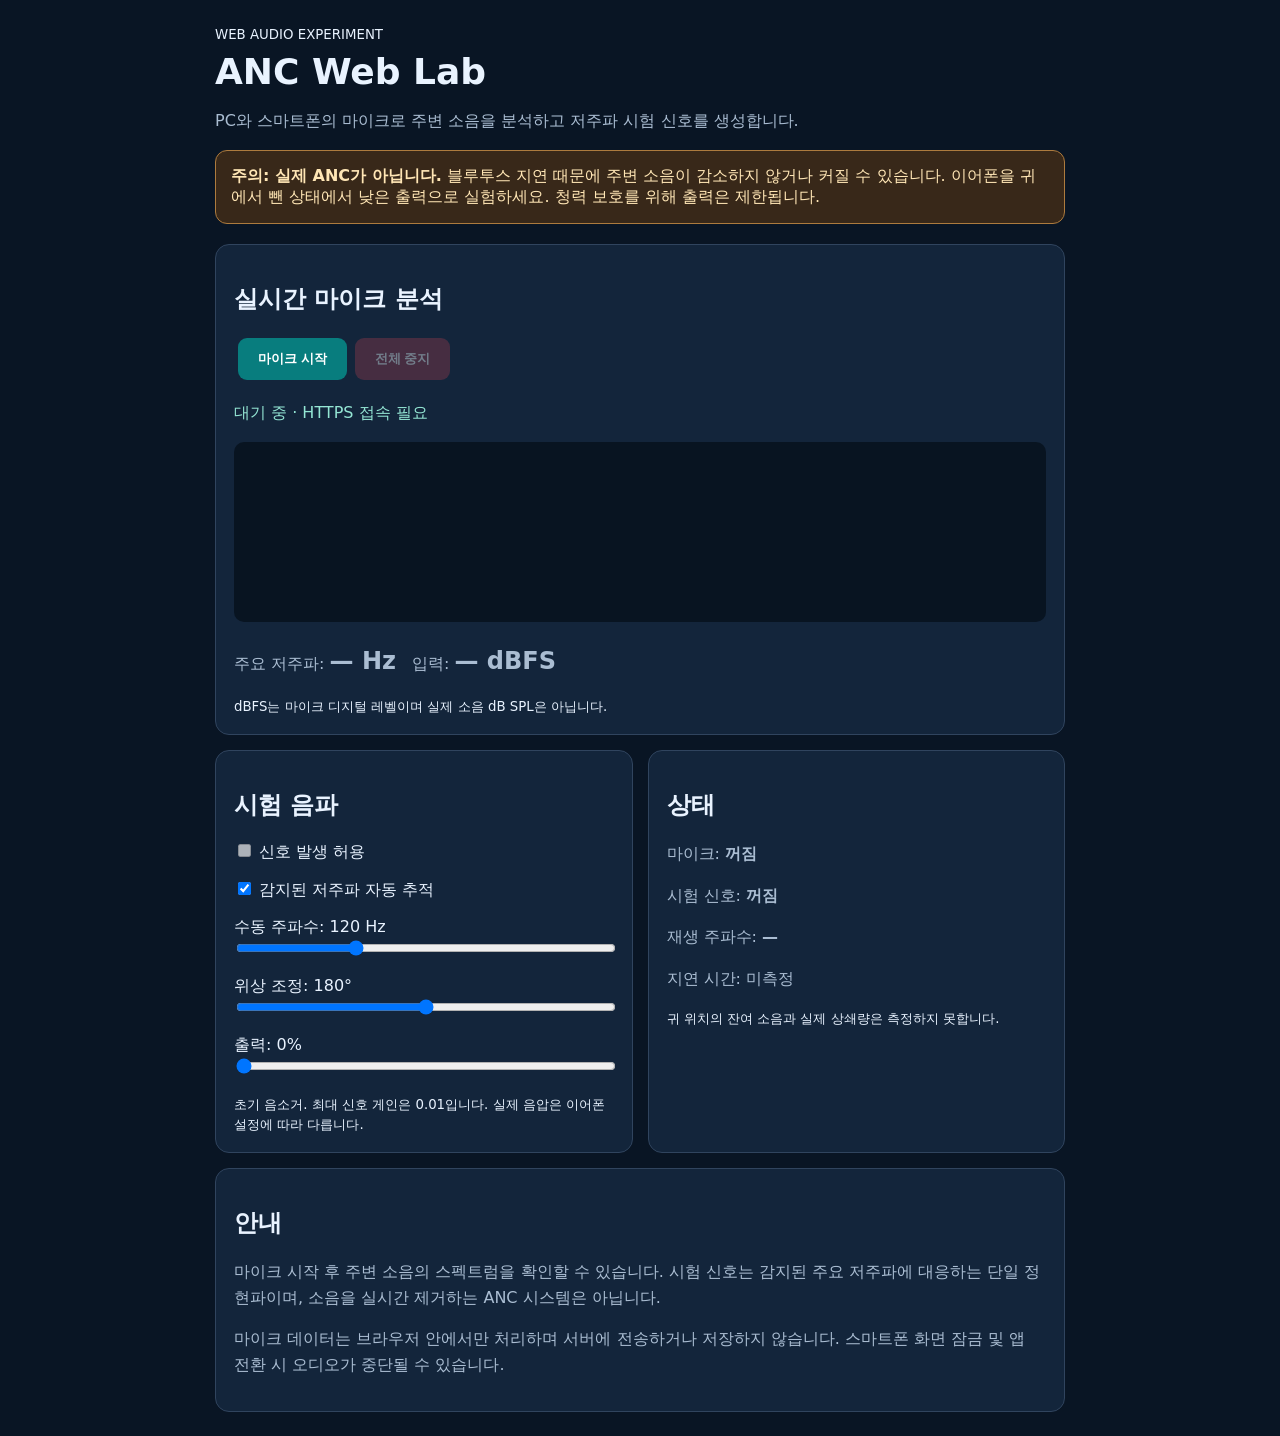
==== anc-web-lab/index.html @ d22ef01e "Publish ANC Web Lab browser experiment" ====
<!doctype html><html lang="ko"><head><meta charset="utf-8"><meta name="viewport" content="width=device-width,initial-scale=1"><title>ANC Web Lab</title><style>
:root{font:16px system-ui;color:#e9f3ff;background:#091524}*{box-sizing:border-box}body{margin:0;padding:24px 15px}main{max-width:850px;margin:auto}h1{font-size:36px;margin:8px 0}p{line-height:1.6;color:#aabdd2}.warning{background:#382819;color:#ffe6b5;border:1px solid #ad7b3e;padding:15px;border-radius:12px}.grid{display:grid;grid-template-columns:1fr 1fr;gap:15px;margin-top:20px}.panel{background:#13253b;border:1px solid #30445e;border-radius:14px;padding:18px}.wide{grid-column:1/-1}button{padding:12px 20px;margin:4px;background:#087d7e;border:0;border-radius:9px;color:white;font-weight:bold}button:disabled{opacity:.4}#stop{background:#923b4c}canvas{width:100%;height:180px;background:#081421;border-radius:10px}label{display:block;margin:16px 0}input[type=range]{width:100%}strong.val{font-size:24px}#status{color:#94e6d4}@media(max-width:600px){.grid{grid-template-columns:1fr}.wide{grid-column:auto}}</style></head>
<body><main><small>WEB AUDIO EXPERIMENT</small><h1>ANC Web Lab</h1><p>PC와 스마트폰의 마이크로 주변 소음을 분석하고 저주파 시험 신호를 생성합니다.</p><div class="warning"><b>주의: 실제 ANC가 아닙니다.</b> 블루투스 지연 때문에 주변 소음이 감소하지 않거나 커질 수 있습니다. 이어폰을 귀에서 뺀 상태에서 낮은 출력으로 실험하세요. 청력 보호를 위해 출력은 제한됩니다.</div>
<div class="grid"><section class="panel wide"><h2>실시간 마이크 분석</h2><button id="start">마이크 시작</button><button id="stop" disabled>전체 중지</button><p id="status">대기 중 · HTTPS 접속 필요</p><canvas id="graph" width="800" height="220"></canvas><p>주요 저주파: <strong class="val" id="peak">— Hz</strong>　입력: <strong class="val" id="db">— dBFS</strong></p><small>dBFS는 마이크 디지털 레벨이며 실제 소음 dB SPL은 아닙니다.</small></section>
<section class="panel"><h2>시험 음파</h2><label><input type="checkbox" id="enable" disabled> 신호 발생 허용</label><label><input type="checkbox" id="track" checked> 감지된 저주파 자동 추적</label><label>수동 주파수: <output id="hzval">120</output> Hz<input type="range" id="hz" min="40" max="300" value="120"></label><label>위상 조정: <output id="phaseval">180</output>°<input type="range" id="phase" min="0" max="360" value="180"></label><label>출력: <output id="volval">0</output>%<input type="range" id="vol" min="0" max="10" value="0"></label><small>초기 음소거. 최대 신호 게인은 0.01입니다. 실제 음압은 이어폰 설정에 따라 다릅니다.</small></section>
<section class="panel"><h2>상태</h2><p>마이크: <b id="micstate">꺼짐</b></p><p>시험 신호: <b id="sigstate">꺼짐</b></p><p>재생 주파수: <b id="sighz">—</b></p><p>지연 시간: 미측정</p><small>귀 위치의 잔여 소음과 실제 상쇄량은 측정하지 못합니다.</small></section>
<section class="panel wide"><h2>안내</h2><p>마이크 시작 후 주변 소음의 스펙트럼을 확인할 수 있습니다. 시험 신호는 감지된 주요 저주파에 대응하는 단일 정현파이며, 소음을 실시간 제거하는 ANC 시스템은 아닙니다.</p><p>마이크 데이터는 브라우저 안에서만 처리하며 서버에 전송하거나 저장하지 않습니다. 스마트폰 화면 잠금 및 앱 전환 시 오디오가 중단될 수 있습니다.</p></section></div></main>
<script>
(()=>{'use strict';const el=id=>document.getElementById(id),g=el('graph'),c=g.getContext('2d');let audio,media,src,analyser,osc,amp,raf,active=false,lastHz=120;function msg(t){el('status').textContent=t}
function stop(){active=false;cancelAnimationFrame(raf);try{osc?.stop()}catch(e){}try{amp?.disconnect()}catch(e){}media?.getTracks().forEach(t=>t.stop());if(audio)audio.close().catch(()=>{});audio=media=src=analyser=osc=amp=null;el('enable').checked=false;el('enable').disabled=true;el('start').disabled=false;el('stop').disabled=true;el('micstate').textContent='꺼짐';el('sigstate').textContent='꺼짐';el('peak').textContent='— Hz';el('db').textContent='— dBFS';el('sighz').textContent='—';msg('중지되었습니다.')}
function update(){el('hzval').textContent=el('hz').value;el('phaseval').textContent=el('phase').value;el('volval').textContent=el('vol').value;if(!audio||!osc)return;const f=el('track').checked?lastHz:+el('hz').value;osc.frequency.setTargetAtTime(f,audio.currentTime,.07);const v=el('enable').checked?+el('vol').value/1000:0;amp.gain.setTargetAtTime(v,audio.currentTime,.025);el('sigstate').textContent=v?'출력 중':'꺼짐';el('sighz').textContent=Math.round(f)+' Hz'}
function frame(){if(!active)return;const fd=new Float32Array(analyser.frequencyBinCount),td=new Float32Array(analyser.fftSize);analyser.getFloatFrequencyData(fd);analyser.getFloatTimeDomainData(td);let sq=0;for(const v of td)sq+=v*v;el('db').textContent=(20*Math.log10(Math.max(1e-6,Math.sqrt(sq/td.length)))).toFixed(1)+' dBFS';let best=40,max=-Infinity;for(let f=40;f<=300;f+=2){const i=Math.round(f*analyser.fftSize/audio.sampleRate);if(fd[i]>max){best=f;max=fd[i]}}if(max>-85){lastHz=.85*lastHz+.15*best;el('peak').textContent=Math.round(lastHz)+' Hz'}else el('peak').textContent='감지 안 됨';c.fillStyle='#081421';c.fillRect(0,0,g.width,g.height);c.strokeStyle='#36d0c8';c.lineWidth=2;c.beginPath();for(let x=0;x<800;x++){const f=40+x/800*460,i=Math.round(f*analyser.fftSize/audio.sampleRate),value=Math.max(-100,Math.min(-20,fd[Math.min(i,fd.length-1)])),y=(1-(value+100)/80)*215;if(x===0)c.moveTo(x,y);else c.lineTo(x,y)}c.stroke();update();raf=requestAnimationFrame(frame)}
async function start(){if(active)return;el('start').disabled=true;msg('마이크 권한 요청 중');try{if(!navigator.mediaDevices?.getUserMedia)throw Error('HTTPS 및 마이크 권한이 필요합니다.');media=await navigator.mediaDevices.getUserMedia({audio:{echoCancellation:false,noiseSuppression:false,autoGainControl:false}});audio=new(window.AudioContext||window.webkitAudioContext)({latencyHint:'interactive'});await audio.resume();src=audio.createMediaStreamSource(media);analyser=audio.createAnalyser();analyser.fftSize=8192;src.connect(analyser);osc=audio.createOscillator();amp=audio.createGain();amp.gain.value=0;osc.connect(amp);amp.connect(audio.destination);osc.start();active=true;el('start').disabled=true;el('stop').disabled=false;el('enable').disabled=false;el('micstate').textContent='사용 중';msg('분석 중 · 시험 신호는 꺼져 있습니다.');media.getAudioTracks()[0].addEventListener('ended',stop);frame()}catch(e){stop();msg('오류: '+e.message)}}
el('start').onclick=start;el('stop').onclick=stop;for(const id of ['enable','track','hz','phase','vol'])el(id).addEventListener('input',update);document.addEventListener('visibilitychange',()=>{if(document.hidden){el('enable').checked=false;update()}});window.addEventListener('pagehide',stop);
})();
</script></body></html>
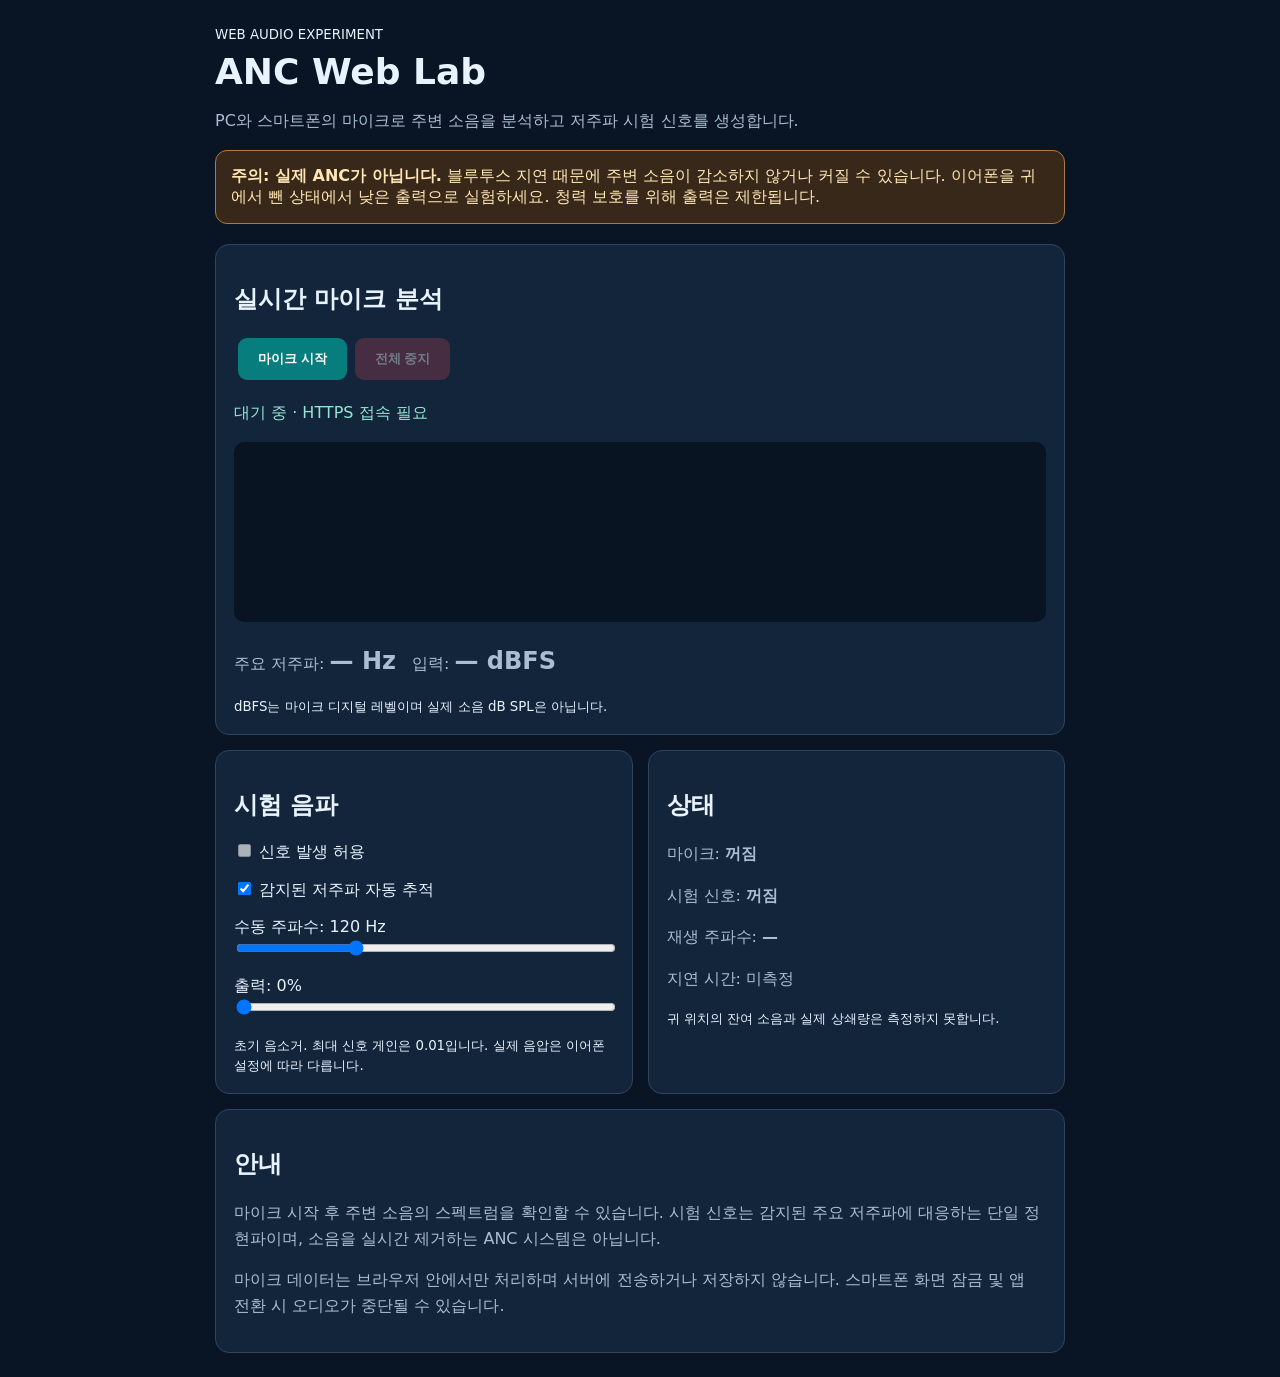
==== commit 966bd4bd: "Remove nonfunctional phase control from audio experiment" ====
--- a/anc-web-lab/index.html
+++ b/anc-web-lab/index.html
@@ -2,15 +2,15 @@
 :root{font:16px system-ui;color:#e9f3ff;background:#091524}*{box-sizing:border-box}body{margin:0;padding:24px 15px}main{max-width:850px;margin:auto}h1{font-size:36px;margin:8px 0}p{line-height:1.6;color:#aabdd2}.warning{background:#382819;color:#ffe6b5;border:1px solid #ad7b3e;padding:15px;border-radius:12px}.grid{display:grid;grid-template-columns:1fr 1fr;gap:15px;margin-top:20px}.panel{background:#13253b;border:1px solid #30445e;border-radius:14px;padding:18px}.wide{grid-column:1/-1}button{padding:12px 20px;margin:4px;background:#087d7e;border:0;border-radius:9px;color:white;font-weight:bold}button:disabled{opacity:.4}#stop{background:#923b4c}canvas{width:100%;height:180px;background:#081421;border-radius:10px}label{display:block;margin:16px 0}input[type=range]{width:100%}strong.val{font-size:24px}#status{color:#94e6d4}@media(max-width:600px){.grid{grid-template-columns:1fr}.wide{grid-column:auto}}</style></head>
 <body><main><small>WEB AUDIO EXPERIMENT</small><h1>ANC Web Lab</h1><p>PC와 스마트폰의 마이크로 주변 소음을 분석하고 저주파 시험 신호를 생성합니다.</p><div class="warning"><b>주의: 실제 ANC가 아닙니다.</b> 블루투스 지연 때문에 주변 소음이 감소하지 않거나 커질 수 있습니다. 이어폰을 귀에서 뺀 상태에서 낮은 출력으로 실험하세요. 청력 보호를 위해 출력은 제한됩니다.</div>
 <div class="grid"><section class="panel wide"><h2>실시간 마이크 분석</h2><button id="start">마이크 시작</button><button id="stop" disabled>전체 중지</button><p id="status">대기 중 · HTTPS 접속 필요</p><canvas id="graph" width="800" height="220"></canvas><p>주요 저주파: <strong class="val" id="peak">— Hz</strong>　입력: <strong class="val" id="db">— dBFS</strong></p><small>dBFS는 마이크 디지털 레벨이며 실제 소음 dB SPL은 아닙니다.</small></section>
-<section class="panel"><h2>시험 음파</h2><label><input type="checkbox" id="enable" disabled> 신호 발생 허용</label><label><input type="checkbox" id="track" checked> 감지된 저주파 자동 추적</label><label>수동 주파수: <output id="hzval">120</output> Hz<input type="range" id="hz" min="40" max="300" value="120"></label><label>위상 조정: <output id="phaseval">180</output>°<input type="range" id="phase" min="0" max="360" value="180"></label><label>출력: <output id="volval">0</output>%<input type="range" id="vol" min="0" max="10" value="0"></label><small>초기 음소거. 최대 신호 게인은 0.01입니다. 실제 음압은 이어폰 설정에 따라 다릅니다.</small></section>
+<section class="panel"><h2>시험 음파</h2><label><input type="checkbox" id="enable" disabled> 신호 발생 허용</label><label><input type="checkbox" id="track" checked> 감지된 저주파 자동 추적</label><label>수동 주파수: <output id="hzval">120</output> Hz<input type="range" id="hz" min="40" max="300" value="120"></label><label>출력: <output id="volval">0</output>%<input type="range" id="vol" min="0" max="10" value="0"></label><small>초기 음소거. 최대 신호 게인은 0.01입니다. 실제 음압은 이어폰 설정에 따라 다릅니다.</small></section>
 <section class="panel"><h2>상태</h2><p>마이크: <b id="micstate">꺼짐</b></p><p>시험 신호: <b id="sigstate">꺼짐</b></p><p>재생 주파수: <b id="sighz">—</b></p><p>지연 시간: 미측정</p><small>귀 위치의 잔여 소음과 실제 상쇄량은 측정하지 못합니다.</small></section>
 <section class="panel wide"><h2>안내</h2><p>마이크 시작 후 주변 소음의 스펙트럼을 확인할 수 있습니다. 시험 신호는 감지된 주요 저주파에 대응하는 단일 정현파이며, 소음을 실시간 제거하는 ANC 시스템은 아닙니다.</p><p>마이크 데이터는 브라우저 안에서만 처리하며 서버에 전송하거나 저장하지 않습니다. 스마트폰 화면 잠금 및 앱 전환 시 오디오가 중단될 수 있습니다.</p></section></div></main>
 <script>
 (()=>{'use strict';const el=id=>document.getElementById(id),g=el('graph'),c=g.getContext('2d');let audio,media,src,analyser,osc,amp,raf,active=false,lastHz=120;function msg(t){el('status').textContent=t}
 function stop(){active=false;cancelAnimationFrame(raf);try{osc?.stop()}catch(e){}try{amp?.disconnect()}catch(e){}media?.getTracks().forEach(t=>t.stop());if(audio)audio.close().catch(()=>{});audio=media=src=analyser=osc=amp=null;el('enable').checked=false;el('enable').disabled=true;el('start').disabled=false;el('stop').disabled=true;el('micstate').textContent='꺼짐';el('sigstate').textContent='꺼짐';el('peak').textContent='— Hz';el('db').textContent='— dBFS';el('sighz').textContent='—';msg('중지되었습니다.')}
-function update(){el('hzval').textContent=el('hz').value;el('phaseval').textContent=el('phase').value;el('volval').textContent=el('vol').value;if(!audio||!osc)return;const f=el('track').checked?lastHz:+el('hz').value;osc.frequency.setTargetAtTime(f,audio.currentTime,.07);const v=el('enable').checked?+el('vol').value/1000:0;amp.gain.setTargetAtTime(v,audio.currentTime,.025);el('sigstate').textContent=v?'출력 중':'꺼짐';el('sighz').textContent=Math.round(f)+' Hz'}
+function update(){el('hzval').textContent=el('hz').value;el('volval').textContent=el('vol').value;if(!audio||!osc)return;const f=el('track').checked?lastHz:+el('hz').value;osc.frequency.setTargetAtTime(f,audio.currentTime,.07);const v=el('enable').checked?+el('vol').value/1000:0;amp.gain.setTargetAtTime(v,audio.currentTime,.025);el('sigstate').textContent=v?'출력 중':'꺼짐';el('sighz').textContent=Math.round(f)+' Hz'}
 function frame(){if(!active)return;const fd=new Float32Array(analyser.frequencyBinCount),td=new Float32Array(analyser.fftSize);analyser.getFloatFrequencyData(fd);analyser.getFloatTimeDomainData(td);let sq=0;for(const v of td)sq+=v*v;el('db').textContent=(20*Math.log10(Math.max(1e-6,Math.sqrt(sq/td.length)))).toFixed(1)+' dBFS';let best=40,max=-Infinity;for(let f=40;f<=300;f+=2){const i=Math.round(f*analyser.fftSize/audio.sampleRate);if(fd[i]>max){best=f;max=fd[i]}}if(max>-85){lastHz=.85*lastHz+.15*best;el('peak').textContent=Math.round(lastHz)+' Hz'}else el('peak').textContent='감지 안 됨';c.fillStyle='#081421';c.fillRect(0,0,g.width,g.height);c.strokeStyle='#36d0c8';c.lineWidth=2;c.beginPath();for(let x=0;x<800;x++){const f=40+x/800*460,i=Math.round(f*analyser.fftSize/audio.sampleRate),value=Math.max(-100,Math.min(-20,fd[Math.min(i,fd.length-1)])),y=(1-(value+100)/80)*215;if(x===0)c.moveTo(x,y);else c.lineTo(x,y)}c.stroke();update();raf=requestAnimationFrame(frame)}
 async function start(){if(active)return;el('start').disabled=true;msg('마이크 권한 요청 중');try{if(!navigator.mediaDevices?.getUserMedia)throw Error('HTTPS 및 마이크 권한이 필요합니다.');media=await navigator.mediaDevices.getUserMedia({audio:{echoCancellation:false,noiseSuppression:false,autoGainControl:false}});audio=new(window.AudioContext||window.webkitAudioContext)({latencyHint:'interactive'});await audio.resume();src=audio.createMediaStreamSource(media);analyser=audio.createAnalyser();analyser.fftSize=8192;src.connect(analyser);osc=audio.createOscillator();amp=audio.createGain();amp.gain.value=0;osc.connect(amp);amp.connect(audio.destination);osc.start();active=true;el('start').disabled=true;el('stop').disabled=false;el('enable').disabled=false;el('micstate').textContent='사용 중';msg('분석 중 · 시험 신호는 꺼져 있습니다.');media.getAudioTracks()[0].addEventListener('ended',stop);frame()}catch(e){stop();msg('오류: '+e.message)}}
-el('start').onclick=start;el('stop').onclick=stop;for(const id of ['enable','track','hz','phase','vol'])el(id).addEventListener('input',update);document.addEventListener('visibilitychange',()=>{if(document.hidden){el('enable').checked=false;update()}});window.addEventListener('pagehide',stop);
+el('start').onclick=start;el('stop').onclick=stop;for(const id of ['enable','track','hz','vol'])el(id).addEventListener('input',update);document.addEventListener('visibilitychange',()=>{if(document.hidden){el('enable').checked=false;update()}});window.addEventListener('pagehide',stop);
 })();
 </script></body></html>
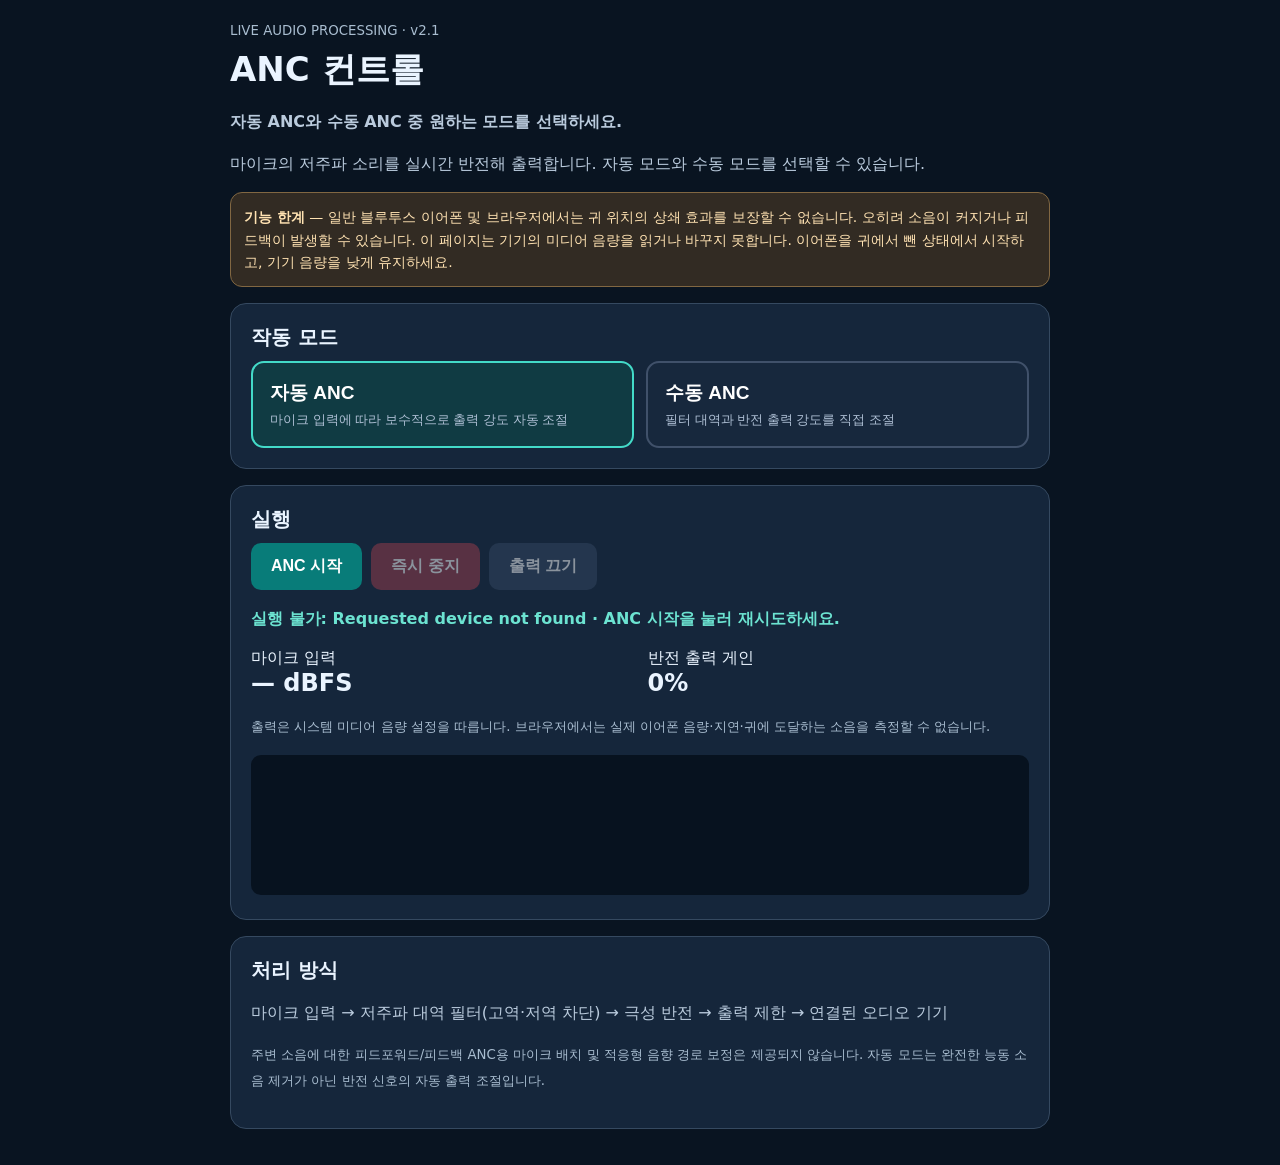
==== commit 79f9ada5: "Sync ANC experiment subpath with automatic/manual homepage controls" ====
--- a/anc-web-lab/index.html
+++ b/anc-web-lab/index.html
@@ -1,16 +1,87 @@
-<!doctype html><html lang="ko"><head><meta charset="utf-8"><meta name="viewport" content="width=device-width,initial-scale=1"><title>ANC Web Lab</title><style>
-:root{font:16px system-ui;color:#e9f3ff;background:#091524}*{box-sizing:border-box}body{margin:0;padding:24px 15px}main{max-width:850px;margin:auto}h1{font-size:36px;margin:8px 0}p{line-height:1.6;color:#aabdd2}.warning{background:#382819;color:#ffe6b5;border:1px solid #ad7b3e;padding:15px;border-radius:12px}.grid{display:grid;grid-template-columns:1fr 1fr;gap:15px;margin-top:20px}.panel{background:#13253b;border:1px solid #30445e;border-radius:14px;padding:18px}.wide{grid-column:1/-1}button{padding:12px 20px;margin:4px;background:#087d7e;border:0;border-radius:9px;color:white;font-weight:bold}button:disabled{opacity:.4}#stop{background:#923b4c}canvas{width:100%;height:180px;background:#081421;border-radius:10px}label{display:block;margin:16px 0}input[type=range]{width:100%}strong.val{font-size:24px}#status{color:#94e6d4}@media(max-width:600px){.grid{grid-template-columns:1fr}.wide{grid-column:auto}}</style></head>
-<body><main><small>WEB AUDIO EXPERIMENT</small><h1>ANC Web Lab</h1><p>PC와 스마트폰의 마이크로 주변 소음을 분석하고 저주파 시험 신호를 생성합니다.</p><div class="warning"><b>주의: 실제 ANC가 아닙니다.</b> 블루투스 지연 때문에 주변 소음이 감소하지 않거나 커질 수 있습니다. 이어폰을 귀에서 뺀 상태에서 낮은 출력으로 실험하세요. 청력 보호를 위해 출력은 제한됩니다.</div>
-<div class="grid"><section class="panel wide"><h2>실시간 마이크 분석</h2><button id="start">마이크 시작</button><button id="stop" disabled>전체 중지</button><p id="status">대기 중 · HTTPS 접속 필요</p><canvas id="graph" width="800" height="220"></canvas><p>주요 저주파: <strong class="val" id="peak">— Hz</strong>　입력: <strong class="val" id="db">— dBFS</strong></p><small>dBFS는 마이크 디지털 레벨이며 실제 소음 dB SPL은 아닙니다.</small></section>
-<section class="panel"><h2>시험 음파</h2><label><input type="checkbox" id="enable" disabled> 신호 발생 허용</label><label><input type="checkbox" id="track" checked> 감지된 저주파 자동 추적</label><label>수동 주파수: <output id="hzval">120</output> Hz<input type="range" id="hz" min="40" max="300" value="120"></label><label>출력: <output id="volval">0</output>%<input type="range" id="vol" min="0" max="10" value="0"></label><small>초기 음소거. 최대 신호 게인은 0.01입니다. 실제 음압은 이어폰 설정에 따라 다릅니다.</small></section>
-<section class="panel"><h2>상태</h2><p>마이크: <b id="micstate">꺼짐</b></p><p>시험 신호: <b id="sigstate">꺼짐</b></p><p>재생 주파수: <b id="sighz">—</b></p><p>지연 시간: 미측정</p><small>귀 위치의 잔여 소음과 실제 상쇄량은 측정하지 못합니다.</small></section>
-<section class="panel wide"><h2>안내</h2><p>마이크 시작 후 주변 소음의 스펙트럼을 확인할 수 있습니다. 시험 신호는 감지된 주요 저주파에 대응하는 단일 정현파이며, 소음을 실시간 제거하는 ANC 시스템은 아닙니다.</p><p>마이크 데이터는 브라우저 안에서만 처리하며 서버에 전송하거나 저장하지 않습니다. 스마트폰 화면 잠금 및 앱 전환 시 오디오가 중단될 수 있습니다.</p></section></div></main>
-<script>
-(()=>{'use strict';const el=id=>document.getElementById(id),g=el('graph'),c=g.getContext('2d');let audio,media,src,analyser,osc,amp,raf,active=false,lastHz=120;function msg(t){el('status').textContent=t}
-function stop(){active=false;cancelAnimationFrame(raf);try{osc?.stop()}catch(e){}try{amp?.disconnect()}catch(e){}media?.getTracks().forEach(t=>t.stop());if(audio)audio.close().catch(()=>{});audio=media=src=analyser=osc=amp=null;el('enable').checked=false;el('enable').disabled=true;el('start').disabled=false;el('stop').disabled=true;el('micstate').textContent='꺼짐';el('sigstate').textContent='꺼짐';el('peak').textContent='— Hz';el('db').textContent='— dBFS';el('sighz').textContent='—';msg('중지되었습니다.')}
-function update(){el('hzval').textContent=el('hz').value;el('volval').textContent=el('vol').value;if(!audio||!osc)return;const f=el('track').checked?lastHz:+el('hz').value;osc.frequency.setTargetAtTime(f,audio.currentTime,.07);const v=el('enable').checked?+el('vol').value/1000:0;amp.gain.setTargetAtTime(v,audio.currentTime,.025);el('sigstate').textContent=v?'출력 중':'꺼짐';el('sighz').textContent=Math.round(f)+' Hz'}
-function frame(){if(!active)return;const fd=new Float32Array(analyser.frequencyBinCount),td=new Float32Array(analyser.fftSize);analyser.getFloatFrequencyData(fd);analyser.getFloatTimeDomainData(td);let sq=0;for(const v of td)sq+=v*v;el('db').textContent=(20*Math.log10(Math.max(1e-6,Math.sqrt(sq/td.length)))).toFixed(1)+' dBFS';let best=40,max=-Infinity;for(let f=40;f<=300;f+=2){const i=Math.round(f*analyser.fftSize/audio.sampleRate);if(fd[i]>max){best=f;max=fd[i]}}if(max>-85){lastHz=.85*lastHz+.15*best;el('peak').textContent=Math.round(lastHz)+' Hz'}else el('peak').textContent='감지 안 됨';c.fillStyle='#081421';c.fillRect(0,0,g.width,g.height);c.strokeStyle='#36d0c8';c.lineWidth=2;c.beginPath();for(let x=0;x<800;x++){const f=40+x/800*460,i=Math.round(f*analyser.fftSize/audio.sampleRate),value=Math.max(-100,Math.min(-20,fd[Math.min(i,fd.length-1)])),y=(1-(value+100)/80)*215;if(x===0)c.moveTo(x,y);else c.lineTo(x,y)}c.stroke();update();raf=requestAnimationFrame(frame)}
-async function start(){if(active)return;el('start').disabled=true;msg('마이크 권한 요청 중');try{if(!navigator.mediaDevices?.getUserMedia)throw Error('HTTPS 및 마이크 권한이 필요합니다.');media=await navigator.mediaDevices.getUserMedia({audio:{echoCancellation:false,noiseSuppression:false,autoGainControl:false}});audio=new(window.AudioContext||window.webkitAudioContext)({latencyHint:'interactive'});await audio.resume();src=audio.createMediaStreamSource(media);analyser=audio.createAnalyser();analyser.fftSize=8192;src.connect(analyser);osc=audio.createOscillator();amp=audio.createGain();amp.gain.value=0;osc.connect(amp);amp.connect(audio.destination);osc.start();active=true;el('start').disabled=true;el('stop').disabled=false;el('enable').disabled=false;el('micstate').textContent='사용 중';msg('분석 중 · 시험 신호는 꺼져 있습니다.');media.getAudioTracks()[0].addEventListener('ended',stop);frame()}catch(e){stop();msg('오류: '+e.message)}}
-el('start').onclick=start;el('stop').onclick=stop;for(const id of ['enable','track','hz','vol'])el(id).addEventListener('input',update);document.addEventListener('visibilitychange',()=>{if(document.hidden){el('enable').checked=false;update()}});window.addEventListener('pagehide',stop);
+<!doctype html>
+<html lang="ko"><head><meta charset="utf-8"><meta name="viewport" content="width=device-width,initial-scale=1">
+<meta name="theme-color" content="#081421"><title>ANC Control</title>
+<style>
+*{box-sizing:border-box}body{margin:0;background:#091421;color:#eaf4ff;font:16px system-ui,sans-serif;padding:20px}main{max-width:820px;margin:auto}
+h1{font-size:34px;margin:8px 0}h2{font-size:20px;margin:0 0 10px}p{line-height:1.6;color:#bacbdd}
+.card{background:#15263b;border:1px solid #354960;border-radius:16px;padding:20px;margin:16px 0}
+.modes{display:grid;grid-template-columns:1fr 1fr;gap:12px}.mode{border:2px solid #40516a;background:#17283d;color:white;text-align:left;border-radius:13px;padding:17px;cursor:pointer;font-size:19px;font-weight:700}
+.mode small{display:block;color:#aebfd4;font-size:13px;font-weight:400;margin-top:5px}.mode.selected{border-color:#43dac8;background:#103b43}
+button{cursor:pointer;border:0;border-radius:10px;padding:13px 20px;font-size:16px;font-weight:700;color:#fff;background:#087c79}
+button:disabled{opacity:.5;cursor:not-allowed}button.stop{background:#9b3d4b}button.secondary{background:#344761}
+.controls{display:flex;flex-wrap:wrap;gap:9px}.status{font-weight:700;color:#6ce3d1}label{display:block;margin:15px 0}
+input[type=range]{width:100%;accent-color:#37caba}.metric{display:grid;grid-template-columns:1fr 1fr;gap:15px}.metric b{display:block;font-size:24px}
+canvas{width:100%;height:140px;border-radius:10px;background:#07121f}
+.note{background:#322b23;border:1px solid #816742;border-radius:12px;padding:13px;color:#ffe2b2;font-size:14px;line-height:1.6}
+small{color:#a9bdd0}#manualPanel[hidden]{display:none}
+@media(max-width:550px){.modes{grid-template-columns:1fr}h1{font-size:29px}}
+</style></head><body><main>
+<small>LIVE AUDIO PROCESSING · v2.1</small><h1>ANC 컨트롤</h1><p><strong>자동 ANC와 수동 ANC 중 원하는 모드를 선택하세요.</strong></p>
+<p>마이크의 저주파 소리를 실시간 반전해 출력합니다. 자동 모드와 수동 모드를 선택할 수 있습니다.</p>
+<div class="note"><b>기능 한계</b> — 일반 블루투스 이어폰 및 브라우저에서는 귀 위치의 상쇄 효과를 보장할 수 없습니다. 오히려 소음이 커지거나 피드백이 발생할 수 있습니다. 이 페이지는 기기의 미디어 음량을 읽거나 바꾸지 못합니다. 이어폰을 귀에서 뺀 상태에서 시작하고, 기기 음량을 낮게 유지하세요.</div>
+<section class="card"><h2>작동 모드</h2><div class="modes">
+<button class="mode selected" id="auto" type="button" aria-pressed="true">자동 ANC<small>마이크 입력에 따라 보수적으로 출력 강도 자동 조절</small></button>
+<button class="mode" id="manual" type="button" aria-pressed="false">수동 ANC<small>필터 대역과 반전 출력 강도를 직접 조절</small></button></div>
+<div id="manualPanel" hidden>
+<label>출력 강도: <output id="strengthText">1.0</output>%<input type="range" id="strength" min="0" max="3" value="1" step="0.1"></label>
+<label>저주파 상한: <output id="cutoffText">300</output> Hz<input type="range" id="cutoff" min="120" max="500" value="300" step="10"></label>
+<small>수동 설정도 출력 상한이 제한됩니다. 이 값은 실제 소음 감소율이 아닙니다.</small>
+</div></section>
+<section class="card"><h2>실행</h2><div class="controls"><button id="start">ANC 시작</button><button id="stop" class="stop" disabled>즉시 중지</button><button id="mute" class="secondary" disabled>출력 끄기</button></div>
+<p id="status" class="status" role="status">자동 모드 준비됨 · 마이크 권한이 필요합니다.</p>
+<div class="metric"><div>마이크 입력<b id="level">— dBFS</b></div><div>반전 출력 게인<b id="gain">0%</b></div></div>
+<p><small>출력은 시스템 미디어 음량 설정을 따릅니다. 브라우저에서는 실제 이어폰 음량·지연·귀에 도달하는 소음을 측정할 수 없습니다.</small></p>
+<canvas width="800" height="160" id="graph" aria-label="마이크 소음 파형 그래프"></canvas></section>
+<section class="card"><h2>처리 방식</h2><p>마이크 입력 → 저주파 대역 필터(고역·저역 차단) → 극성 반전 → 출력 제한 → 연결된 오디오 기기</p>
+<p><small>주변 소음에 대한 피드포워드/피드백 ANC용 마이크 배치 및 적응형 음향 경로 보정은 제공되지 않습니다. 자동 모드는 완전한 능동 소음 제거가 아닌 반전 신호의 자동 출력 조절입니다.</small></p></section>
+</main><script>
+(()=>{'use strict';
+const E=id=>document.getElementById(id),canvas=E('graph'),ctx=canvas.getContext('2d');
+let ac,stream,source,analyser,hp,lp,inverter,limiter,raf,mode='auto',running=false,muted=false,busy=false;
+const clamp=(v,a,b)=>Math.max(a,Math.min(b,v));
+const status=s=>E('status').textContent=s;
+function ui(){for(const name of ['auto','manual']){E(name).classList.toggle('selected',mode===name);E(name).setAttribute('aria-pressed',String(mode===name))}
+ E('manualPanel').hidden=mode!=='manual';E('strengthText').textContent=(+E('strength').value).toFixed(1);E('cutoffText').textContent=E('cutoff').value;
+ if(lp&&ac)lp.frequency.setTargetAtTime(mode==='auto'?300:+E('cutoff').value,ac.currentTime,.04);
+}
+function target(rms){if(!running||muted)return 0;if(mode==='manual')return -(+E('strength').value)/100;
+ // Deliberately conservative: auto gain 0.4% to 1.5% of the filtered mic signal.
+ return -clamp(.004+rms*.08,.004,.015);
+}
+function setGain(v){if(inverter&&ac&&ac.state==='running')inverter.gain.setTargetAtTime(v,ac.currentTime,.025);E('gain').textContent=(Math.abs(v)*100).toFixed(1)+'%'}
+function stop(){running=false;busy=false;cancelAnimationFrame(raf);try{inverter?.gain.setValueAtTime(0,ac?.currentTime||0)}catch(e){}
+ stream?.getTracks().forEach(t=>t.stop());try{source?.disconnect();hp?.disconnect();lp?.disconnect();inverter?.disconnect();limiter?.disconnect()}catch(e){}
+ if(ac)ac.close().catch(()=>{});ac=stream=source=analyser=hp=lp=inverter=limiter=null;
+ E('start').disabled=false;E('stop').disabled=true;E('mute').disabled=true;E('mute').textContent='출력 끄기';E('gain').textContent='0%';E('level').textContent='— dBFS';muted=false;status('중지됨')}
+function frame(){if(!running||!ac||!analyser)return;
+ const data=new Float32Array(analyser.fftSize);analyser.getFloatTimeDomainData(data);
+ let sum=0;ctx.fillStyle='#07121f';ctx.fillRect(0,0,canvas.width,canvas.height);
+ ctx.strokeStyle='#47d0c0';ctx.lineWidth=2;ctx.beginPath();
+ for(let x=0;x<800;x++){const i=Math.min(data.length-1,Math.floor(x/800*data.length)),v=data[i];if(x===0)ctx.moveTo(x,80-v*65);else ctx.lineTo(x,80-v*65)}
+ ctx.stroke();for(const v of data)sum+=v*v;const rms=Math.sqrt(sum/data.length);
+ E('level').textContent=(20*Math.log10(Math.max(rms,.000001))).toFixed(1)+' dBFS';setGain(target(rms));
+ raf=requestAnimationFrame(frame);
+}
+async function start(){if(running||busy)return;busy=true;E('start').disabled=true;status('마이크 및 오디오 시작 중…');
+ try{if(!navigator.mediaDevices?.getUserMedia)throw Error('HTTPS 또는 마이크 지원 브라우저가 필요합니다');
+ stream=await navigator.mediaDevices.getUserMedia({audio:{echoCancellation:false,noiseSuppression:false,autoGainControl:false}});
+ ac=new(window.AudioContext||window.webkitAudioContext)({latencyHint:'interactive'});await ac.resume();
+ if(ac.state!=='running')throw Error('브라우저에서 오디오 시작을 차단했습니다. ANC 시작 버튼을 다시 눌러 주세요.');
+ source=ac.createMediaStreamSource(stream);analyser=ac.createAnalyser();analyser.fftSize=2048;source.connect(analyser);
+ hp=ac.createBiquadFilter();hp.type='highpass';hp.frequency.value=40;hp.Q.value=.707;
+ lp=ac.createBiquadFilter();lp.type='lowpass';lp.frequency.value=mode==='auto'?300:+E('cutoff').value;lp.Q.value=.707;
+ inverter=ac.createGain();inverter.gain.value=0;
+ limiter=ac.createDynamicsCompressor();limiter.threshold.value=-30;limiter.knee.value=0;limiter.ratio.value=12;limiter.attack.value=.003;limiter.release.value=.18;
+ source.connect(hp);hp.connect(lp);lp.connect(inverter);inverter.connect(limiter);limiter.connect(ac.destination);
+ running=true;busy=false;E('stop').disabled=false;E('mute').disabled=false;status('동작 중 · '+(mode==='auto'?'자동':'수동')+' 모드 · 소음 상쇄 효과 미검증');stream.getAudioTracks()[0].addEventListener('ended',stop,{once:true});frame();
+ }catch(err){stop();status('실행 불가: '+err.message+' · ANC 시작을 눌러 재시도하세요.');}}
+for(const m of ['auto','manual'])E(m).addEventListener('click',()=>{mode=m;ui();if(running)status('동작 중 · '+(mode==='auto'?'자동':'수동')+' 모드')});
+for(const id of ['strength','cutoff'])E(id).addEventListener('input',ui);
+E('start').addEventListener('click',start);E('stop').addEventListener('click',stop);
+E('mute').addEventListener('click',()=>{muted=!muted;E('mute').textContent=muted?'출력 다시 켜기':'출력 끄기';if(muted)setGain(0)});
+document.addEventListener('visibilitychange',()=>{if(document.hidden&&running){muted=true;setGain(0);E('mute').textContent='출력 다시 켜기';status('다른 화면으로 이동하여 출력을 음소거했습니다.')}});
+window.addEventListener('pagehide',stop);ui();
+const autoTry=()=>{if(!running&&!busy)start()};
+window.addEventListener('load',autoTry,{once:true});
 })();
 </script></body></html>
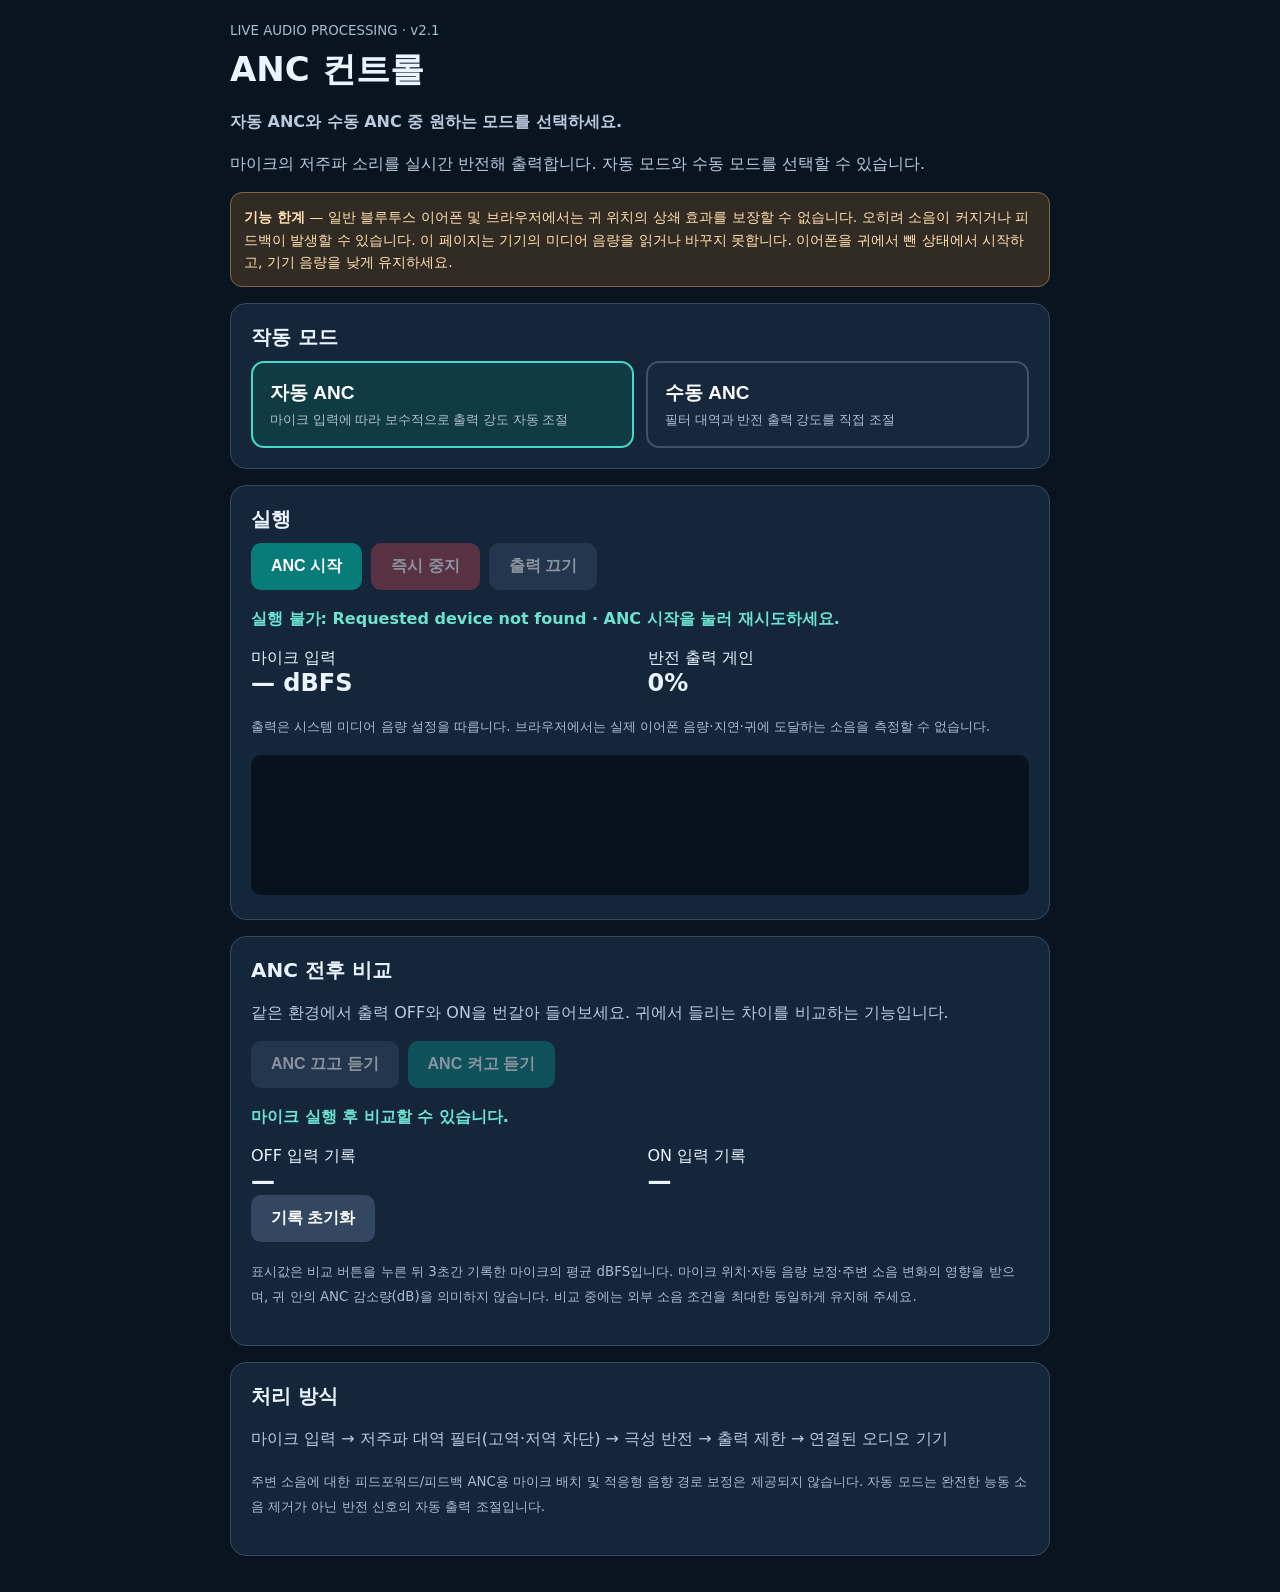
==== commit b4a3eec2: "Sync ANC on off comparison controls" ====
--- a/anc-web-lab/index.html
+++ b/anc-web-lab/index.html
@@ -32,12 +32,18 @@
 <div class="metric"><div>마이크 입력<b id="level">— dBFS</b></div><div>반전 출력 게인<b id="gain">0%</b></div></div>
 <p><small>출력은 시스템 미디어 음량 설정을 따릅니다. 브라우저에서는 실제 이어폰 음량·지연·귀에 도달하는 소음을 측정할 수 없습니다.</small></p>
 <canvas width="800" height="160" id="graph" aria-label="마이크 소음 파형 그래프"></canvas></section>
+<section class="card"><h2>ANC 전후 비교</h2><p>같은 환경에서 출력 OFF와 ON을 번갈아 들어보세요. 귀에서 들리는 차이를 비교하는 기능입니다.</p>
+<div class="controls"><button id="compareOff" class="secondary" disabled>ANC 끄고 듣기</button><button id="compareOn" disabled>ANC 켜고 듣기</button></div>
+<p id="compareState" class="status">마이크 실행 후 비교할 수 있습니다.</p>
+<div class="metric"><div>OFF 입력 기록<b id="offResult">—</b></div><div>ON 입력 기록<b id="onResult">—</b></div></div>
+<button id="resetCompare" class="secondary" type="button">기록 초기화</button>
+<p><small>표시값은 비교 버튼을 누른 뒤 3초간 기록한 마이크의 평균 dBFS입니다. 마이크 위치·자동 음량 보정·주변 소음 변화의 영향을 받으며, 귀 안의 ANC 감소량(dB)을 의미하지 않습니다. 비교 중에는 외부 소음 조건을 최대한 동일하게 유지해 주세요.</small></p></section>
 <section class="card"><h2>처리 방식</h2><p>마이크 입력 → 저주파 대역 필터(고역·저역 차단) → 극성 반전 → 출력 제한 → 연결된 오디오 기기</p>
 <p><small>주변 소음에 대한 피드포워드/피드백 ANC용 마이크 배치 및 적응형 음향 경로 보정은 제공되지 않습니다. 자동 모드는 완전한 능동 소음 제거가 아닌 반전 신호의 자동 출력 조절입니다.</small></p></section>
 </main><script>
 (()=>{'use strict';
 const E=id=>document.getElementById(id),canvas=E('graph'),ctx=canvas.getContext('2d');
-let ac,stream,source,analyser,hp,lp,inverter,limiter,raf,mode='auto',running=false,muted=false,busy=false;
+let ac,stream,source,analyser,hp,lp,inverter,limiter,raf,mode='auto',running=false,muted=false,busy=false,comparison=null,comparisonTime=0,comparisonSq=0,comparisonCount=0;
 const clamp=(v,a,b)=>Math.max(a,Math.min(b,v));
 const status=s=>E('status').textContent=s;
 function ui(){for(const name of ['auto','manual']){E(name).classList.toggle('selected',mode===name);E(name).setAttribute('aria-pressed',String(mode===name))}
@@ -49,7 +55,7 @@
  return -clamp(.004+rms*.08,.004,.015);
 }
 function setGain(v){if(inverter&&ac&&ac.state==='running')inverter.gain.setTargetAtTime(v,ac.currentTime,.025);E('gain').textContent=(Math.abs(v)*100).toFixed(1)+'%'}
-function stop(){running=false;busy=false;cancelAnimationFrame(raf);try{inverter?.gain.setValueAtTime(0,ac?.currentTime||0)}catch(e){}
+function stop(){running=false;busy=false;comparison=null;E('compareOff').disabled=true;E('compareOn').disabled=true;cancelAnimationFrame(raf);try{inverter?.gain.setValueAtTime(0,ac?.currentTime||0)}catch(e){}
  stream?.getTracks().forEach(t=>t.stop());try{source?.disconnect();hp?.disconnect();lp?.disconnect();inverter?.disconnect();limiter?.disconnect()}catch(e){}
  if(ac)ac.close().catch(()=>{});ac=stream=source=analyser=hp=lp=inverter=limiter=null;
  E('start').disabled=false;E('stop').disabled=true;E('mute').disabled=true;E('mute').textContent='출력 끄기';E('gain').textContent='0%';E('level').textContent='— dBFS';muted=false;status('중지됨')}
@@ -60,6 +66,12 @@
  for(let x=0;x<800;x++){const i=Math.min(data.length-1,Math.floor(x/800*data.length)),v=data[i];if(x===0)ctx.moveTo(x,80-v*65);else ctx.lineTo(x,80-v*65)}
  ctx.stroke();for(const v of data)sum+=v*v;const rms=Math.sqrt(sum/data.length);
  E('level').textContent=(20*Math.log10(Math.max(rms,.000001))).toFixed(1)+' dBFS';setGain(target(rms));
+ if(comparison){comparisonSq+=rms*rms;comparisonCount++;let elapsed=performance.now()-comparisonTime;
+ if(elapsed>=3000){const mean=Math.sqrt(comparisonSq/Math.max(1,comparisonCount));
+ E(comparison==='off'?'offResult':'onResult').textContent=(20*Math.log10(Math.max(mean,.000001))).toFixed(1)+' dBFS';
+ E('compareState').textContent=(comparison==='off'?'OFF':'ON')+' 입력 기록 완료 · 다른 상태도 측정해 보세요.';comparison=null;}
+ else E('compareState').textContent=(comparison==='off'?'OFF':'ON')+' 입력 기록 중 · '+Math.ceil((3000-elapsed)/1000)+'초';
+ }
  raf=requestAnimationFrame(frame);
 }
 async function start(){if(running||busy)return;busy=true;E('start').disabled=true;status('마이크 및 오디오 시작 중…');
@@ -73,11 +85,15 @@
  inverter=ac.createGain();inverter.gain.value=0;
  limiter=ac.createDynamicsCompressor();limiter.threshold.value=-30;limiter.knee.value=0;limiter.ratio.value=12;limiter.attack.value=.003;limiter.release.value=.18;
  source.connect(hp);hp.connect(lp);lp.connect(inverter);inverter.connect(limiter);limiter.connect(ac.destination);
- running=true;busy=false;E('stop').disabled=false;E('mute').disabled=false;status('동작 중 · '+(mode==='auto'?'자동':'수동')+' 모드 · 소음 상쇄 효과 미검증');stream.getAudioTracks()[0].addEventListener('ended',stop,{once:true});frame();
+ running=true;busy=false;E('stop').disabled=false;E('mute').disabled=false;E('compareOff').disabled=false;E('compareOn').disabled=false;E('compareState').textContent='OFF 또는 ON을 눌러 3초간 입력을 기록하세요.';status('동작 중 · '+(mode==='auto'?'자동':'수동')+' 모드 · 소음 상쇄 효과 미검증');stream.getAudioTracks()[0].addEventListener('ended',stop,{once:true});frame();
  }catch(err){stop();status('실행 불가: '+err.message+' · ANC 시작을 눌러 재시도하세요.');}}
 for(const m of ['auto','manual'])E(m).addEventListener('click',()=>{mode=m;ui();if(running)status('동작 중 · '+(mode==='auto'?'자동':'수동')+' 모드')});
 for(const id of ['strength','cutoff'])E(id).addEventListener('input',ui);
 E('start').addEventListener('click',start);E('stop').addEventListener('click',stop);
+function compare(state){if(!running)return;muted=state==='off';E('mute').textContent=muted?'출력 다시 켜기':'출력 끄기';if(muted)setGain(0);comparison=state;comparisonTime=performance.now();comparisonSq=0;comparisonCount=0;E('compareState').textContent=(state==='off'?'OFF':'ON')+' 기록 시작';}
+E('compareOff').addEventListener('click',()=>compare('off'));
+E('compareOn').addEventListener('click',()=>compare('on'));
+E('resetCompare').addEventListener('click',()=>{comparison=null;E('offResult').textContent='—';E('onResult').textContent='—';E('compareState').textContent='기록 초기화됨';});
 E('mute').addEventListener('click',()=>{muted=!muted;E('mute').textContent=muted?'출력 다시 켜기':'출력 끄기';if(muted)setGain(0)});
 document.addEventListener('visibilitychange',()=>{if(document.hidden&&running){muted=true;setGain(0);E('mute').textContent='출력 다시 켜기';status('다른 화면으로 이동하여 출력을 음소거했습니다.')}});
 window.addEventListener('pagehide',stop);ui();
